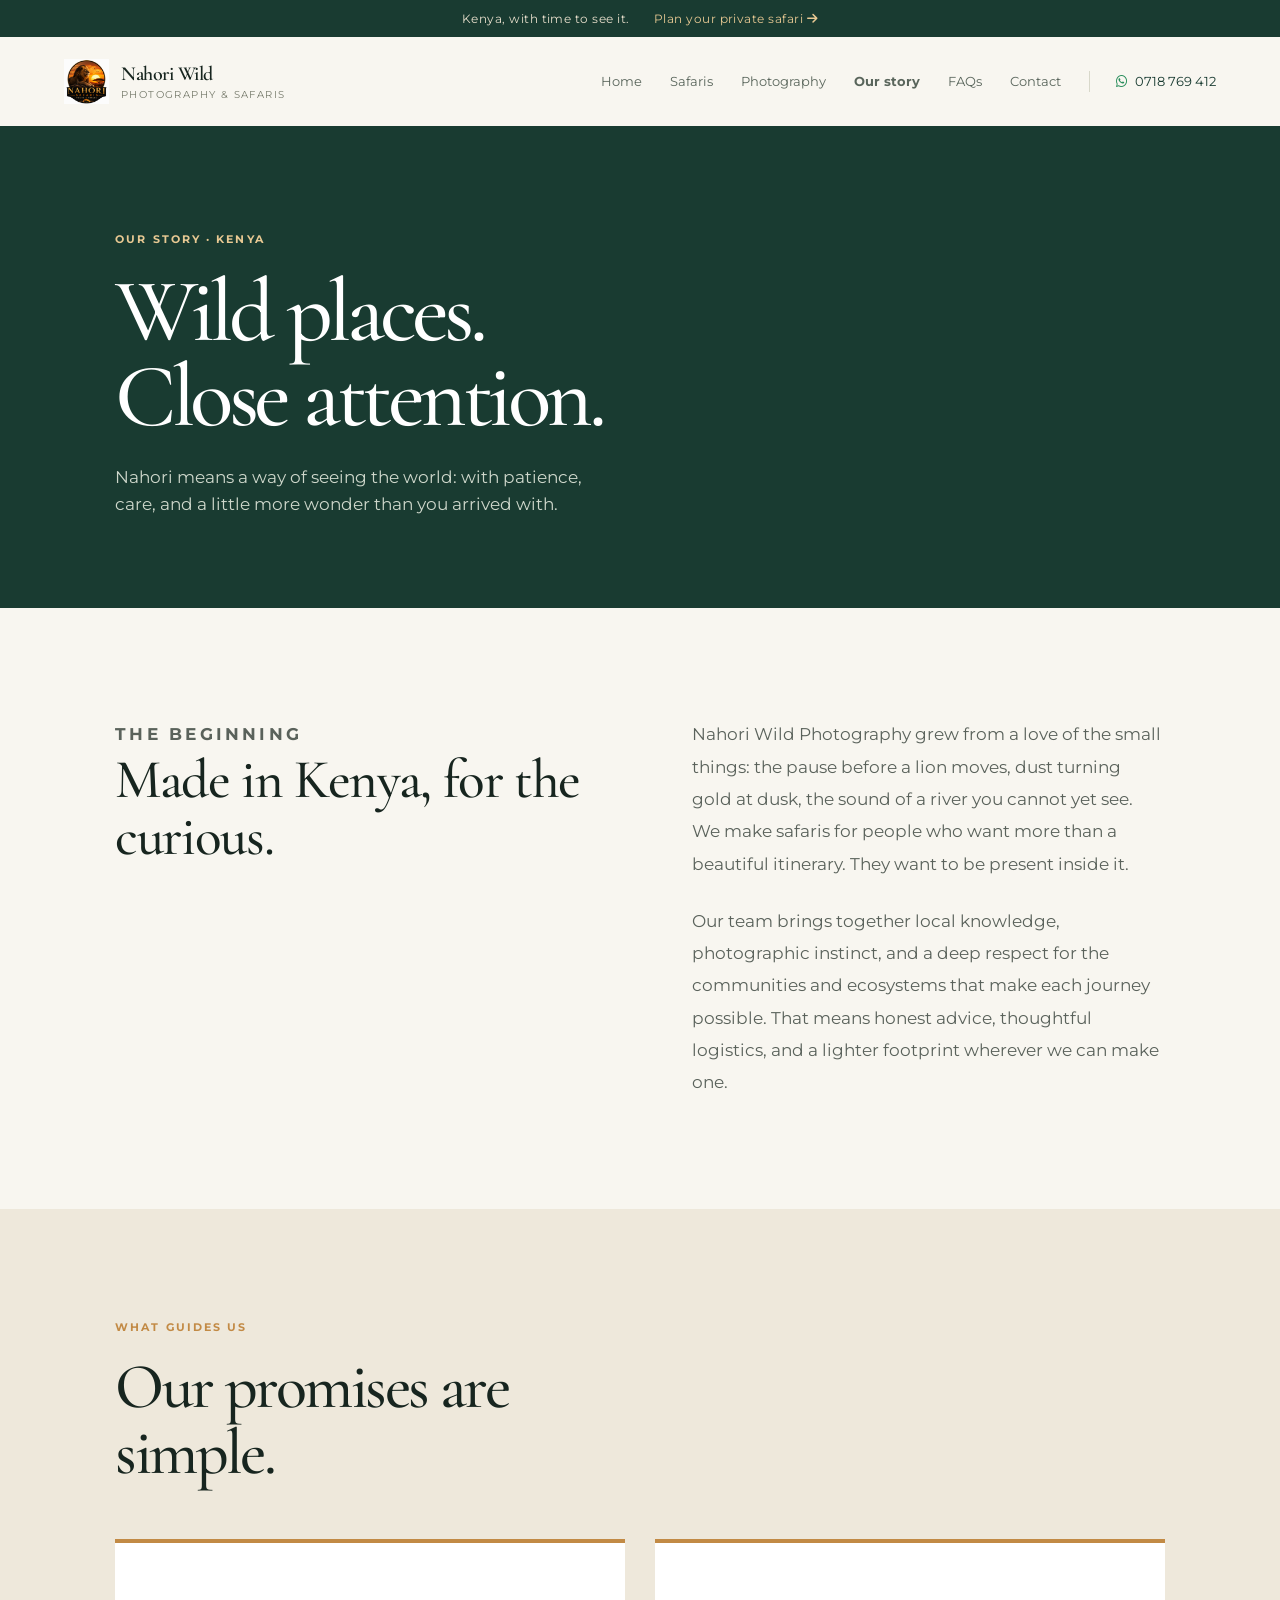
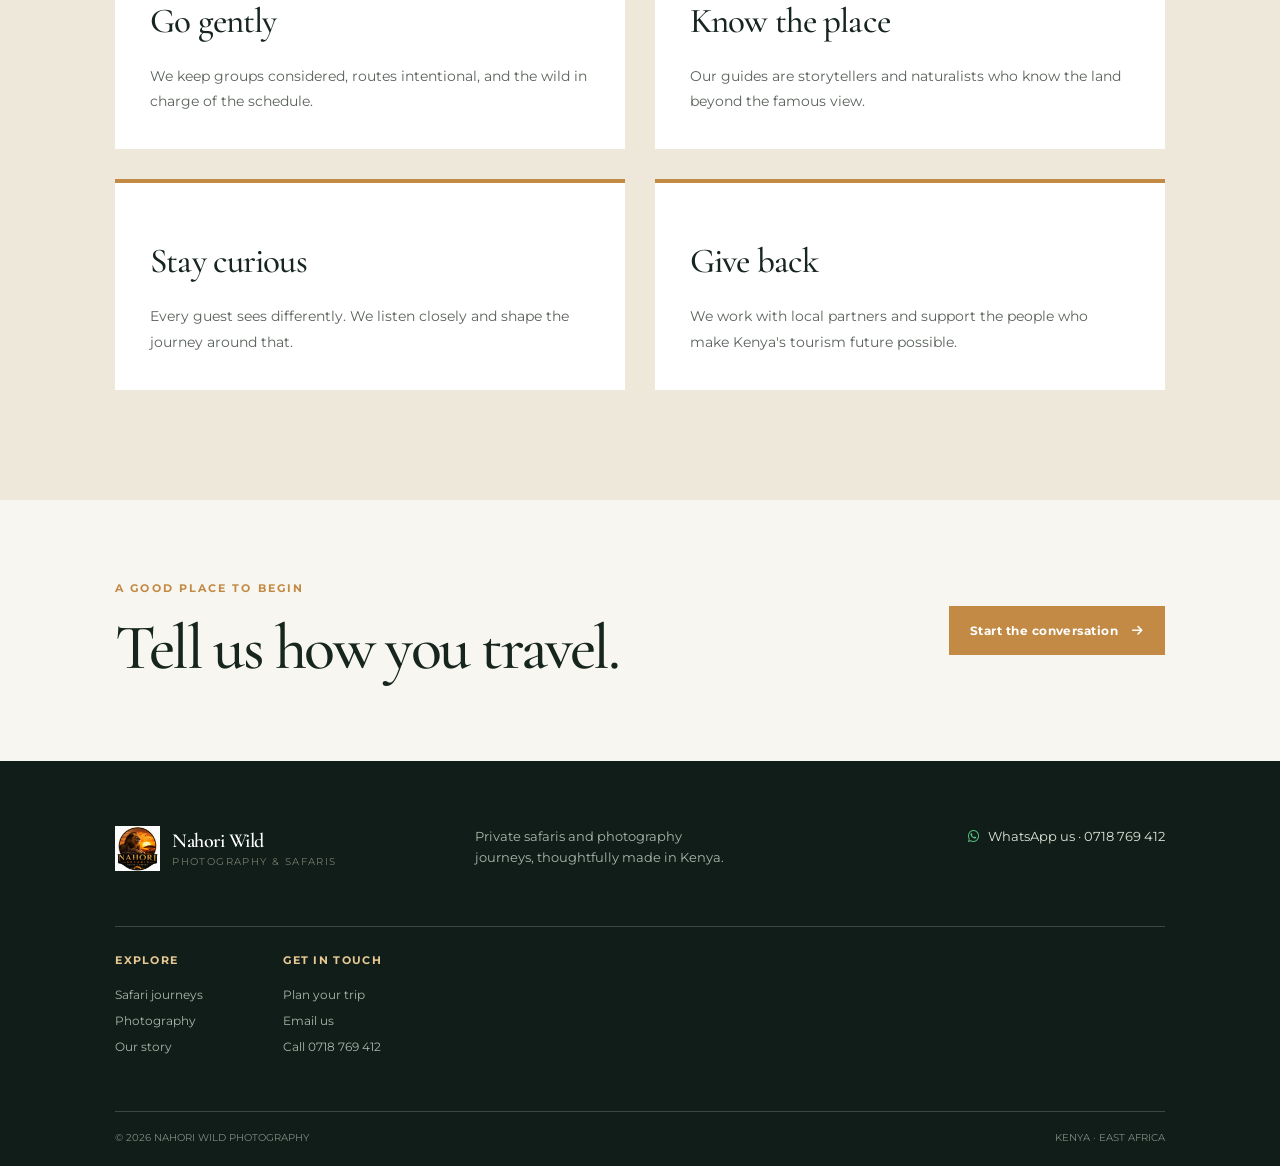
==== about.html @ 4f6eca22 "first commit" ====
<!DOCTYPE html><html lang="en"><head><meta charset="UTF-8"><meta name="viewport" content="width=device-width, initial-scale=1.0"><meta name="description" content="Learn about Nahori Wild Photography, a Kenya-based safari and photography company."><title>Our Story | Nahori Wild Photography</title><link rel="preconnect" href="https://fonts.googleapis.com"><link rel="preconnect" href="https://fonts.gstatic.com" crossorigin><link href="https://fonts.googleapis.com/css2?family=DM+Sans:wght@400;500;600;700&family=Fraunces:opsz,wght@9..144,500;600;700&display=swap" rel="stylesheet"><link rel="stylesheet" href="https://cdnjs.cloudflare.com/ajax/libs/font-awesome/6.5.2/css/all.min.css"><link rel="stylesheet" href="index.css"></head><body><div class="announcement"><span>Kenya, with time to see it.</span><a href="contact.html">Plan your private safari <i class="fa-solid fa-arrow-right"></i></a></div><header class="site-header"><a class="brand" href="index.html"><img src="images/logo.png" alt="Nahori Wild Photography logo"><span><strong>Nahori Wild</strong><small>Photography &amp; Safaris</small></span></a><button class="menu-toggle" aria-label="Open navigation"><i class="fa-solid fa-bars"></i></button><nav class="main-nav"><a href="index.html">Home</a><a href="safaris.html">Safaris</a><a href="photography.html">Photography</a><a class="active" href="about.html">Our story</a><a href="contact.html">Contact</a><a class="nav-call" href="https://wa.me/254718769412"><i class="fa-brands fa-whatsapp"></i> 0718 769 412</a></nav></header><main><section class="page-hero"><p class="eyebrow light">Our story · Kenya</p><h1>Wild places.<br>Close attention.</h1><p>Nahori means a way of seeing the world: with patience, care, and a little more wonder than you arrived with.</p></section><section class="section-pad"><div class="about-block"><div><p class="eyebrow">The beginning</p><h2>Made in Kenya, for the curious.</h2></div><div><p>Nahori Wild Photography grew from a love of the small things: the pause before a lion moves, dust turning gold at dusk, the sound of a river you cannot yet see. We make safaris for people who want more than a beautiful itinerary. They want to be present inside it.</p><p style="margin-top:25px">Our team brings together local knowledge, photographic instinct, and a deep respect for the communities and ecosystems that make each journey possible. That means honest advice, thoughtful logistics, and a lighter footprint wherever we can make one.</p></div></div></section><section class="feature-band section-pad"><div class="section-heading"><p class="eyebrow">What guides us</p><h2>Our promises are simple.</h2></div><div class="content-grid"><article class="content-card"><h2>Go gently</h2><p>We keep groups considered, routes intentional, and the wild in charge of the schedule.</p></article><article class="content-card"><h2>Know the place</h2><p>Our guides are storytellers and naturalists who know the land beyond the famous view.</p></article><article class="content-card"><h2>Stay curious</h2><p>Every guest sees differently. We listen closely and shape the journey around that.</p></article><article class="content-card"><h2>Give back</h2><p>We work with local partners and support the people who make Kenya's tourism future possible.</p></article></div></section><section class="cta-strip"><div><p class="eyebrow">A good place to begin</p><h2>Tell us how you travel.</h2></div><a class="button button-gold" href="contact.html">Start the conversation <i class="fa-solid fa-arrow-right"></i></a></section></main><footer class="site-footer"><div class="footer-main"><a class="brand brand-footer" href="index.html"><img src="images/logo.png" alt=""><span><strong>Nahori Wild</strong><small>Photography &amp; Safaris</small></span></a><p>Private safaris and photography journeys, thoughtfully made in Kenya.</p><a class="footer-whatsapp" href="https://wa.me/254718769412"><i class="fa-brands fa-whatsapp"></i> WhatsApp us · 0718 769 412</a></div><div class="footer-links"><div><b>Explore</b><a href="safaris.html">Safari journeys</a><a href="photography.html">Photography</a><a href="about.html">Our story</a></div><div><b>Get in touch</b><a href="contact.html">Plan your trip</a><a href="mailto:nahoriwildphotography@gmail.com">Email us</a><a href="tel:+254718769412">Call 0718 769 412</a></div></div><div class="footer-bottom"><span>© 2026 Nahori Wild Photography</span><span>Kenya · East Africa</span></div></footer><script src="site.js"></script></body></html>
---- index.css ----
@import url('https://fonts.googleapis.com/css2?family=Cormorant+Garamond:ital,wght@0,400;0,500;0,600;1,400;1,500&family=Montserrat:wght@400;500;600;700&display=swap');
.faq-layout{display:grid;gap:10%;grid-template-columns:.75fr 1.25fr}.faq-intro h2{font-family:'Cormorant Garamond',serif;font-size:55px;font-weight:500;line-height:1.02;margin:18px 0}.faq-intro>p:not(.eyebrow){color:#5a625b;font-size:15px;line-height:1.8;margin-bottom:28px}.faq-list{border-top:1px solid var(--line)}.faq-list details{border-bottom:1px solid var(--line);padding:22px 0}.faq-list summary{align-items:center;cursor:pointer;display:flex;font-family:'Cormorant Garamond',serif;font-size:27px;font-weight:500;justify-content:space-between;list-style:none;padding-right:30px}.faq-list summary::-webkit-details-marker{display:none}.faq-list summary:after{color:var(--gold);content:'+';font-family:'Montserrat',sans-serif;font-size:20px;font-weight:400}.faq-list details[open] summary:after{content:'−'}.faq-list details p{color:#5a625b;font-size:14px;line-height:1.85;margin:14px 35px 0 0;max-width:650px}@media(max-width:800px){.faq-layout{grid-template-columns:1fr}.faq-intro h2{font-size:45px}.faq-list{margin-top:15px}.faq-list summary{font-size:24px}}
.faq-home{background:var(--sand)}.faq-home-grid{display:grid;gap:0 34px;grid-template-columns:repeat(2,1fr)}.faq-home-grid details{border-bottom:1px solid #cfc9bb;padding:21px 0}.faq-home-grid summary{align-items:center;cursor:pointer;display:flex;font-family:'Cormorant Garamond',serif;font-size:25px;font-weight:500;justify-content:space-between;list-style:none;padding-right:16px}.faq-home-grid summary::-webkit-details-marker{display:none}.faq-home-grid summary:after{color:var(--gold);content:'+';font-family:'Montserrat',sans-serif;font-size:18px}.faq-home-grid details[open] summary:after{content:'−'}.faq-home-grid p{color:#5a625b;font-size:13px;line-height:1.75;margin-top:12px;max-width:470px}
@media(max-width:800px){.faq-home-grid{grid-template-columns:1fr}.faq-home-grid summary{font-size:23px}}
body{font-family:'Montserrat',sans-serif!important}
.brand strong,.hero-copy h1,.intro h2,.section-heading h2,.story-copy h2,.cta-strip h2,.journey-card h3,.quote-section blockquote,.page-hero h1,.content-card h2,.contact-info h2,.about-block h2{font-family:'Cormorant Garamond',serif!important;letter-spacing:-.025em}
.brand strong{font-size:24px}
.hero-copy h1{font-weight:500;line-height:.85}
.intro h2,.section-heading h2,.story-copy h2,.cta-strip h2,.about-block h2{font-weight:500}
:root{--ink:#17251f;--forest:#193b31;--moss:#365d4c;--gold:#c28a45;--sand:#eee8db;--paper:#f8f6f0;--line:#d8d8ca;--white:#fff}*{box-sizing:border-box;margin:0;padding:0}html{scroll-behavior:smooth}body{background:var(--paper);color:var(--ink);font-family:'DM Sans',sans-serif;line-height:1.6}a{color:inherit;text-decoration:none}.announcement{background:var(--forest);color:#e8dfcc;display:flex;justify-content:center;gap:24px;padding:9px 5%;font-size:12px;letter-spacing:.04em}.announcement a{color:#e8c993}.site-header{align-items:center;background:var(--paper);display:flex;justify-content:space-between;padding:22px 5%;position:relative;z-index:5}.brand{align-items:center;display:flex;gap:12px}.brand img{height:45px;object-fit:contain;width:45px}.brand span{display:grid;line-height:1.1}.brand strong{font-family:Fraunces,serif;font-size:20px;font-weight:600}.brand small{color:#777b6c;font-size:10px;letter-spacing:.14em;margin-top:4px;text-transform:uppercase}.main-nav{align-items:center;display:flex;gap:28px;font-size:13px}.main-nav>a:not(.nav-call){color:#59655b}.main-nav>a:not(.nav-call):hover,.main-nav .active{color:var(--ink);font-weight:700}.nav-call{border-left:1px solid var(--line);color:var(--forest);padding-left:26px}.nav-call i{color:#258b58;margin-right:5px}.menu-toggle{background:none;border:0;color:var(--ink);display:none;font-size:22px}.hero-home{background:linear-gradient(90deg,rgba(12,27,22,.72),rgba(12,27,22,.1)),url('images/hero.jpeg') center/cover;display:flex;flex-direction:column;justify-content:center;min-height:calc(100vh - 90px);padding:9%;position:relative}.hero-copy{color:#fff;max-width:680px}.eyebrow{color:var(--gold);font-size:11px;font-weight:700;letter-spacing:.19em;text-transform:uppercase}.eyebrow.light{color:#e8c993}.hero-copy h1{font-family:Fraunces,serif;font-size:clamp(54px,8vw,112px);font-weight:500;letter-spacing:-.055em;line-height:.92;margin:22px 0}.hero-copy h1 em{color:#e8c993;font-style:italic}.hero-lede{color:#f0efe8;font-size:17px;max-width:480px}.hero-actions{align-items:center;display:flex;gap:28px;margin-top:34px}.button{align-items:center;display:inline-flex;font-size:12px;font-weight:700;gap:14px;letter-spacing:.04em;padding:15px 21px;transition:.25s}.button:hover{transform:translateY(-3px)}.button-gold{background:var(--gold);color:#fff}.button-gold:hover{background:#aa7130}.button-dark{background:var(--forest);color:#fff}.text-link{border-bottom:1px solid var(--gold);display:inline-flex;font-size:12px;font-weight:700;gap:12px;padding-bottom:7px}.text-link.light{border-color:#e8c993;color:#fff}.hero-credit{bottom:22px;color:#e9e8de;display:flex;font-size:10px;justify-content:space-between;left:9%;letter-spacing:.13em;position:absolute;right:9%;text-transform:uppercase}.section-pad{padding:110px 9%}.narrow{margin:auto;max-width:850px;text-align:center}.intro h2,.section-heading h2,.story-copy h2,.cta-strip h2{font-family:Fraunces,serif;font-size:clamp(36px,5vw,65px);font-weight:500;letter-spacing:-.04em;line-height:1.03;margin:18px 0}.intro-text{color:#5a625b;font-size:17px;line-height:1.8;margin:0 auto 26px;max-width:700px}.feature-band{background:var(--sand)}.section-heading{align-items:end;display:grid;grid-template-columns:1fr auto;margin-bottom:35px}.section-heading h2{grid-column:1;max-width:500px}.section-heading .text-link{grid-column:2;grid-row:2}.journey-grid{display:grid;gap:18px;grid-template-columns:repeat(3,1fr)}.journey-card{align-items:end;background-position:center;background-size:cover;color:#fff;display:flex;min-height:480px;overflow:hidden;position:relative}.journey-card:before{background:linear-gradient(transparent 15%,rgba(8,20,15,.9));content:'';inset:0;position:absolute}.journey-card>div{padding:28px;position:relative}.journey-card span{color:#e8c993;font-size:10px;font-weight:700;letter-spacing:.12em;text-transform:uppercase}.journey-card h3{font-family:Fraunces,serif;font-size:32px;font-weight:500;margin:8px 0}.journey-card p{color:#eef0e8;font-size:13px;margin-bottom:25px}.journey-card strong{font-size:12px}.journey-card strong i{color:#e8c993;margin-left:10px}.journey-mara{background-image:url('images/hero.jpeg')}.journey-amboseli{background-image:linear-gradient(135deg,#536d60,#a98257)}.journey-custom{background-image:linear-gradient(135deg,#263e35,#bd8950)}.split-story{align-items:center;display:grid;gap:10%;grid-template-columns:1fr 1fr}.story-image{position:relative}.story-image img{display:block;height:530px;object-fit:cover;width:100%}.story-image span{background:var(--gold);bottom:0;color:#fff;font-size:11px;left:0;padding:10px 14px;position:absolute}.story-copy{max-width:470px}.story-copy p:not(.eyebrow){color:#5a625b;font-size:16px;line-height:1.85;margin:0 0 28px}.quote-section{background:var(--forest);color:#fff;padding:110px 15%;text-align:center}.quote-section blockquote{font-family:Fraunces,serif;font-size:clamp(30px,4.5vw,58px);line-height:1.1;margin:24px auto;max-width:950px}.quote-section cite{color:#e8c993;font-size:12px;font-style:normal;letter-spacing:.12em;text-transform:uppercase}.cta-strip{align-items:center;display:flex;justify-content:space-between;padding:80px 9%}.cta-strip h2{margin-bottom:0}.site-footer{background:#101d19;color:#dfe4d8;padding:65px 9% 20px}.footer-main{align-items:start;display:grid;grid-template-columns:1fr 1fr 1fr;gap:30px}.brand-footer strong{color:#fff}.footer-main>p{color:#aab6aa;font-size:13px;max-width:250px}.footer-whatsapp{font-size:13px;text-align:right}.footer-whatsapp i{color:#5bc487;margin-right:6px}.footer-links{border-top:1px solid #3a4941;display:flex;gap:80px;margin-top:55px;padding-top:25px}.footer-links div{display:grid;gap:7px}.footer-links b{color:#e8c993;font-size:11px;letter-spacing:.12em;margin-bottom:8px;text-transform:uppercase}.footer-links a{color:#aab6aa;font-size:12px}.footer-links a:hover{color:#fff}.footer-bottom{border-top:1px solid #3a4941;color:#7f8c82;display:flex;font-size:10px;justify-content:space-between;margin-top:55px;padding-top:18px;text-transform:uppercase}.page-hero{background:var(--forest);color:#fff;padding:105px 9% 90px}.page-hero h1{font-family:Fraunces,serif;font-size:clamp(50px,7vw,96px);font-weight:500;letter-spacing:-.05em;line-height:.95;margin-top:20px;max-width:850px}.page-hero p:last-child{color:#ced7cb;font-size:17px;margin-top:25px;max-width:510px}.content-grid{display:grid;gap:30px;grid-template-columns:repeat(2,1fr)}.content-card{background:#fff;border-top:4px solid var(--gold);padding:35px}.content-card h2{font-family:Fraunces,serif;font-size:35px;font-weight:500;margin:15px 0}.content-card p{color:#5a625b;font-size:14px;line-height:1.8}.details{color:#6d776f;font-size:12px;margin:20px 0}.contact-layout{display:grid;gap:80px;grid-template-columns:.8fr 1.2fr}.contact-info h2{font-family:Fraunces,serif;font-size:50px;font-weight:500;line-height:1.05;margin:15px 0 25px}.contact-info>p{color:#5a625b}.contact-list{display:grid;gap:15px;margin-top:28px}.contact-list a{font-weight:600}.contact-list i{color:var(--gold);margin-right:12px;width:16px}.enquiry-form{display:grid;gap:16px;grid-template-columns:1fr 1fr}.enquiry-form label{color:#59655b;font-size:11px;font-weight:700;letter-spacing:.08em;text-transform:uppercase}.enquiry-form input,.enquiry-form textarea,.enquiry-form select{background:transparent;border:0;border-bottom:1px solid #bfc6bb;border-radius:0;font:inherit;margin-top:7px;outline:0;padding:12px 0;width:100%}.enquiry-form textarea{min-height:120px;resize:vertical}.enquiry-form .wide{grid-column:1/-1}.enquiry-form button{border:0;cursor:pointer}.form-feedback{color:var(--moss);font-size:13px}.about-block{display:grid;gap:10%;grid-template-columns:1fr 1fr}.about-block p{color:#5a625b;font-size:17px;line-height:1.9}.about-block h2{font-family:Fraunces,serif;font-size:55px;font-weight:500;line-height:1.05}@media(max-width:800px){.announcement{font-size:10px;gap:10px}.site-header{padding:17px 6%}.menu-toggle{display:block}.main-nav{background:var(--paper);display:none;flex-direction:column;gap:20px;left:0;padding:25px 6%;position:absolute;right:0;top:80px}.main-nav.open{display:flex}.nav-call{border-left:0;padding-left:0}.hero-home{min-height:680px;padding:80px 7%}.hero-credit{left:7%;right:7%}.hero-actions{align-items:start;flex-direction:column;gap:22px}.section-pad{padding:75px 7%}.section-heading{display:block}.section-heading .text-link{margin-top:20px}.journey-grid,.content-grid,.contact-layout,.about-block{grid-template-columns:1fr}.journey-card{min-height:400px}.split-story{gap:45px}.story-image img{height:370px}.quote-section{padding:75px 8%}.cta-strip{align-items:start;flex-direction:column;gap:25px;padding:65px 7%}.footer-main{grid-template-columns:1fr;gap:25px}.footer-whatsapp{text-align:left}.footer-links{gap:45px}.page-hero{padding:75px 7%}.contact-info h2,.about-block h2{font-size:44px}.enquiry-form{grid-template-columns:1fr}.enquiry-form .wide{grid-column:auto}}
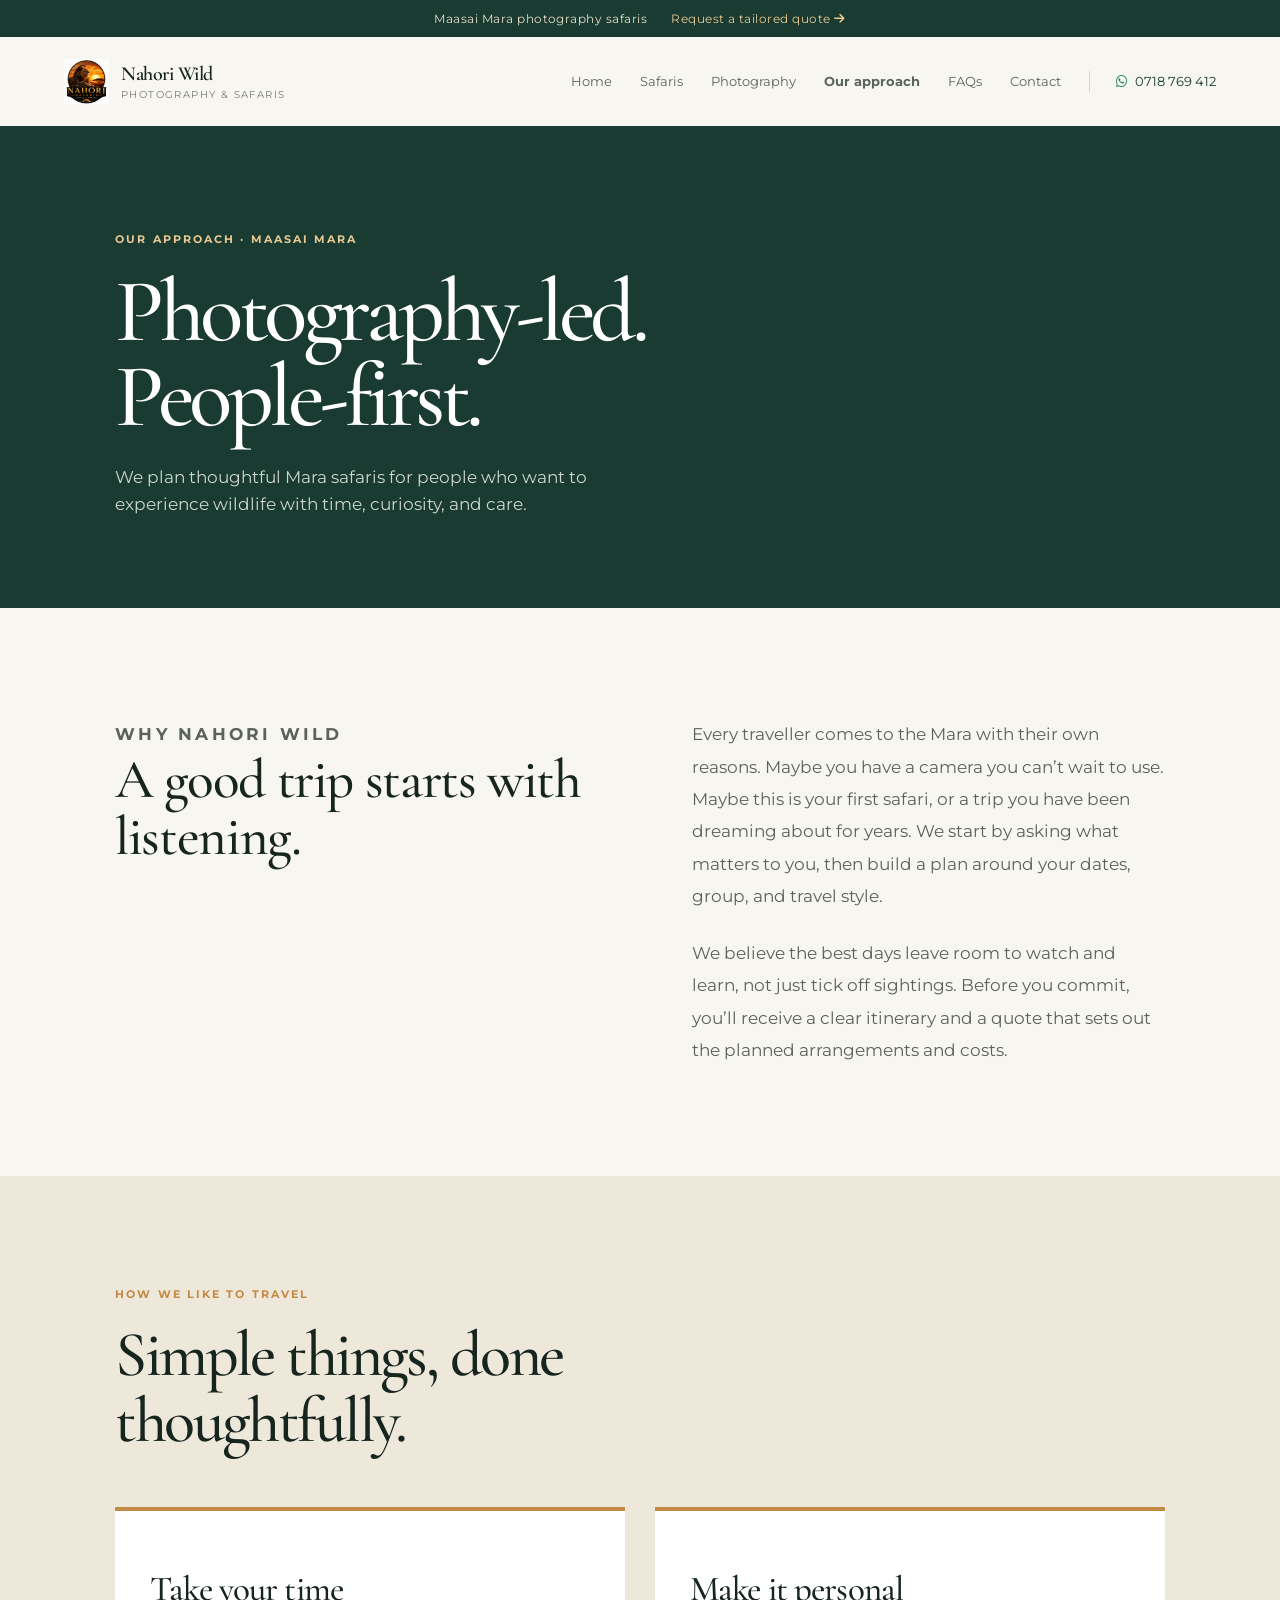
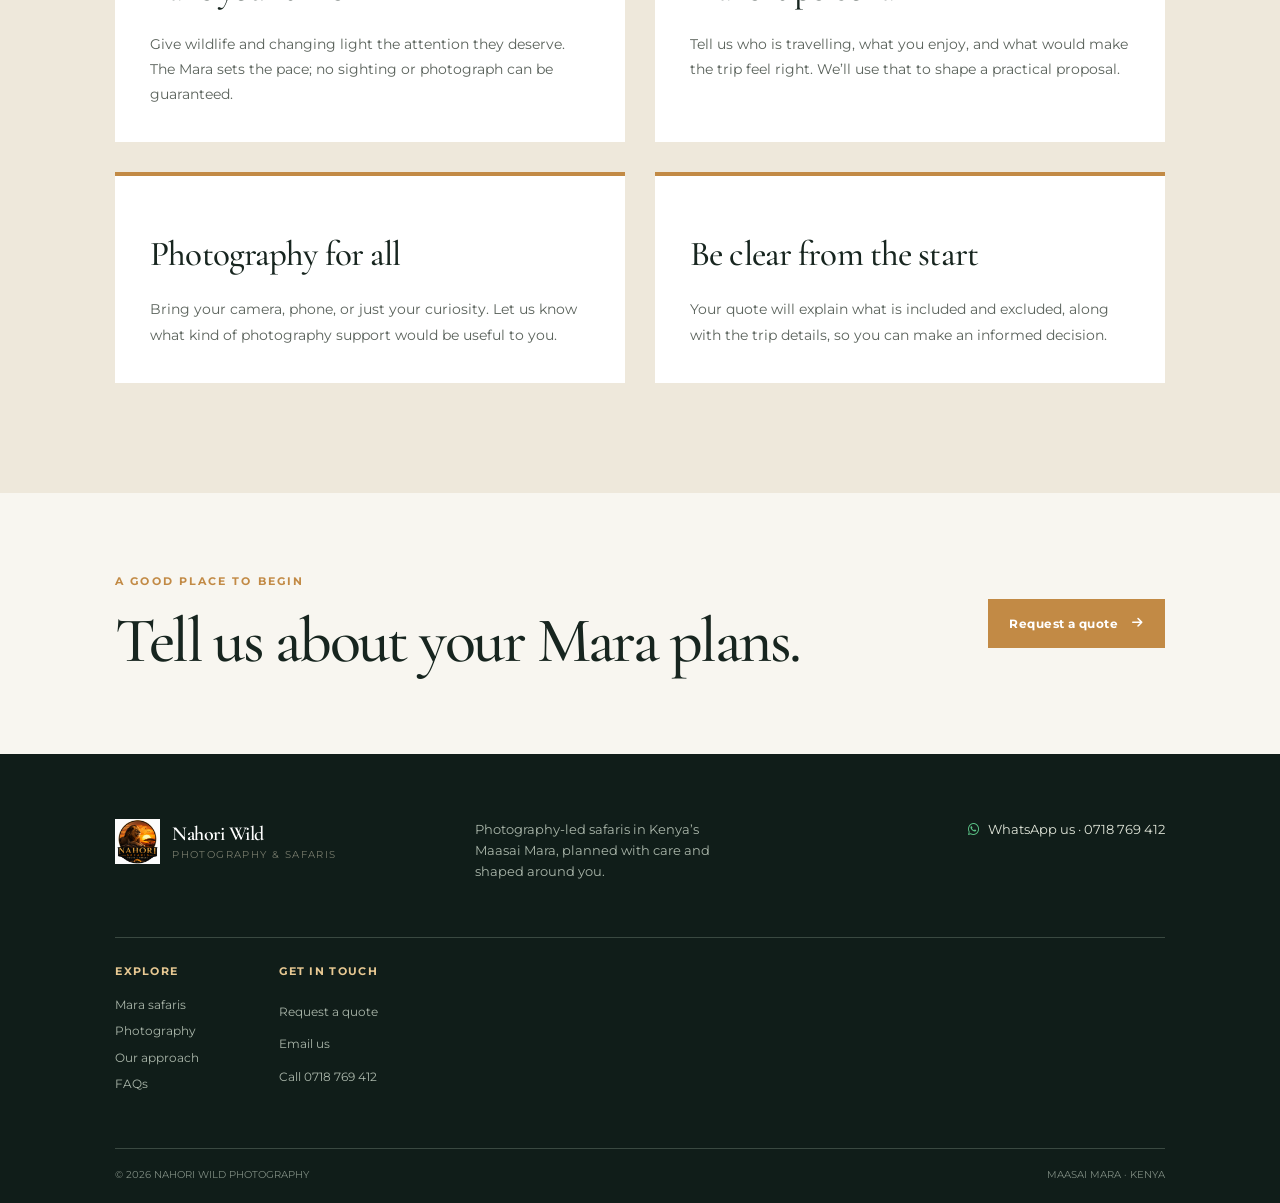
==== commit 71632696: "updates" ====
--- a/about.html
+++ b/about.html
@@ -1 +1,35 @@
-<!DOCTYPE html><html lang="en"><head><meta charset="UTF-8"><meta name="viewport" content="width=device-width, initial-scale=1.0"><meta name="description" content="Learn about Nahori Wild Photography, a Kenya-based safari and photography company."><title>Our Story | Nahori Wild Photography</title><link rel="preconnect" href="https://fonts.googleapis.com"><link rel="preconnect" href="https://fonts.gstatic.com" crossorigin><link href="https://fonts.googleapis.com/css2?family=DM+Sans:wght@400;500;600;700&family=Fraunces:opsz,wght@9..144,500;600;700&display=swap" rel="stylesheet"><link rel="stylesheet" href="https://cdnjs.cloudflare.com/ajax/libs/font-awesome/6.5.2/css/all.min.css"><link rel="stylesheet" href="index.css"></head><body><div class="announcement"><span>Kenya, with time to see it.</span><a href="contact.html">Plan your private safari <i class="fa-solid fa-arrow-right"></i></a></div><header class="site-header"><a class="brand" href="index.html"><img src="images/logo.png" alt="Nahori Wild Photography logo"><span><strong>Nahori Wild</strong><small>Photography &amp; Safaris</small></span></a><button class="menu-toggle" aria-label="Open navigation"><i class="fa-solid fa-bars"></i></button><nav class="main-nav"><a href="index.html">Home</a><a href="safaris.html">Safaris</a><a href="photography.html">Photography</a><a class="active" href="about.html">Our story</a><a href="contact.html">Contact</a><a class="nav-call" href="https://wa.me/254718769412"><i class="fa-brands fa-whatsapp"></i> 0718 769 412</a></nav></header><main><section class="page-hero"><p class="eyebrow light">Our story · Kenya</p><h1>Wild places.<br>Close attention.</h1><p>Nahori means a way of seeing the world: with patience, care, and a little more wonder than you arrived with.</p></section><section class="section-pad"><div class="about-block"><div><p class="eyebrow">The beginning</p><h2>Made in Kenya, for the curious.</h2></div><div><p>Nahori Wild Photography grew from a love of the small things: the pause before a lion moves, dust turning gold at dusk, the sound of a river you cannot yet see. We make safaris for people who want more than a beautiful itinerary. They want to be present inside it.</p><p style="margin-top:25px">Our team brings together local knowledge, photographic instinct, and a deep respect for the communities and ecosystems that make each journey possible. That means honest advice, thoughtful logistics, and a lighter footprint wherever we can make one.</p></div></div></section><section class="feature-band section-pad"><div class="section-heading"><p class="eyebrow">What guides us</p><h2>Our promises are simple.</h2></div><div class="content-grid"><article class="content-card"><h2>Go gently</h2><p>We keep groups considered, routes intentional, and the wild in charge of the schedule.</p></article><article class="content-card"><h2>Know the place</h2><p>Our guides are storytellers and naturalists who know the land beyond the famous view.</p></article><article class="content-card"><h2>Stay curious</h2><p>Every guest sees differently. We listen closely and shape the journey around that.</p></article><article class="content-card"><h2>Give back</h2><p>We work with local partners and support the people who make Kenya's tourism future possible.</p></article></div></section><section class="cta-strip"><div><p class="eyebrow">A good place to begin</p><h2>Tell us how you travel.</h2></div><a class="button button-gold" href="contact.html">Start the conversation <i class="fa-solid fa-arrow-right"></i></a></section></main><footer class="site-footer"><div class="footer-main"><a class="brand brand-footer" href="index.html"><img src="images/logo.png" alt=""><span><strong>Nahori Wild</strong><small>Photography &amp; Safaris</small></span></a><p>Private safaris and photography journeys, thoughtfully made in Kenya.</p><a class="footer-whatsapp" href="https://wa.me/254718769412"><i class="fa-brands fa-whatsapp"></i> WhatsApp us · 0718 769 412</a></div><div class="footer-links"><div><b>Explore</b><a href="safaris.html">Safari journeys</a><a href="photography.html">Photography</a><a href="about.html">Our story</a></div><div><b>Get in touch</b><a href="contact.html">Plan your trip</a><a href="mailto:nahoriwildphotography@gmail.com">Email us</a><a href="tel:+254718769412">Call 0718 769 412</a></div></div><div class="footer-bottom"><span>© 2026 Nahori Wild Photography</span><span>Kenya · East Africa</span></div></footer><script src="site.js"></script></body></html>+<!DOCTYPE html>
+<html lang="en">
+<head>
+  <meta charset="UTF-8">
+  <meta name="viewport" content="width=device-width, initial-scale=1.0">
+  <meta name="description" content="Get to know Nahori Wild Photography and our thoughtful approach to Maasai Mara wildlife photography safaris.">
+  <title>Our Approach | Nahori Wild Photography</title>
+  <link rel="preconnect" href="https://fonts.googleapis.com">
+  <link rel="preconnect" href="https://fonts.gstatic.com" crossorigin>
+  <link href="https://fonts.googleapis.com/css2?family=DM+Sans:wght@400;500;600;700&family=Fraunces:opsz,wght@9..144,500;600;700&display=swap" rel="stylesheet">
+  <link rel="stylesheet" href="https://cdnjs.cloudflare.com/ajax/libs/font-awesome/6.5.2/css/all.min.css">
+  <link rel="stylesheet" href="index.css">
+</head>
+<body>
+  <div class="announcement"><span>Maasai Mara photography safaris</span><a href="contact.html">Request a tailored quote <i class="fa-solid fa-arrow-right"></i></a></div>
+  <header class="site-header">
+    <a class="brand" href="index.html"><img src="images/logo.png" alt="Nahori Wild Photography logo"><span><strong>Nahori Wild</strong><small>Photography &amp; Safaris</small></span></a>
+    <button class="menu-toggle" aria-label="Open navigation" aria-expanded="false"><i class="fa-solid fa-bars"></i></button>
+    <nav class="main-nav"><a href="index.html">Home</a><a href="safaris.html">Safaris</a><a href="photography.html">Photography</a><a class="active" href="about.html">Our approach</a><a href="faq.html">FAQs</a><a href="contact.html">Contact</a><a class="nav-call" href="https://wa.me/254718769412"><i class="fa-brands fa-whatsapp"></i> 0718 769 412</a></nav>
+  </header>
+  <main>
+    <section class="page-hero"><p class="eyebrow light">Our approach · Maasai Mara</p><h1>Photography-led.<br>People-first.</h1><p>We plan thoughtful Mara safaris for people who want to experience wildlife with time, curiosity, and care.</p></section>
+    <section class="section-pad"><div class="about-block"><div><p class="eyebrow">Why Nahori Wild</p><h2>A good trip starts with listening.</h2></div><div><p>Every traveller comes to the Mara with their own reasons. Maybe you have a camera you can’t wait to use. Maybe this is your first safari, or a trip you have been dreaming about for years. We start by asking what matters to you, then build a plan around your dates, group, and travel style.</p><p style="margin-top:25px">We believe the best days leave room to watch and learn, not just tick off sightings. Before you commit, you’ll receive a clear itinerary and a quote that sets out the planned arrangements and costs.</p></div></div></section>
+    <section class="feature-band section-pad"><div class="section-heading"><p class="eyebrow">How we like to travel</p><h2>Simple things, done thoughtfully.</h2></div><div class="content-grid">
+      <article class="content-card"><h2>Take your time</h2><p>Give wildlife and changing light the attention they deserve. The Mara sets the pace; no sighting or photograph can be guaranteed.</p></article>
+      <article class="content-card"><h2>Make it personal</h2><p>Tell us who is travelling, what you enjoy, and what would make the trip feel right. We’ll use that to shape a practical proposal.</p></article>
+      <article class="content-card"><h2>Photography for all</h2><p>Bring your camera, phone, or just your curiosity. Let us know what kind of photography support would be useful to you.</p></article>
+      <article class="content-card"><h2>Be clear from the start</h2><p>Your quote will explain what is included and excluded, along with the trip details, so you can make an informed decision.</p></article>
+    </div></section>
+    <section class="cta-strip"><div><p class="eyebrow">A good place to begin</p><h2>Tell us about your Mara plans.</h2></div><a class="button button-gold" href="contact.html">Request a quote <i class="fa-solid fa-arrow-right"></i></a></section>
+  </main>
+  <footer class="site-footer"><div class="footer-main"><a class="brand brand-footer" href="index.html"><img src="images/logo.png" alt=""><span><strong>Nahori Wild</strong><small>Photography &amp; Safaris</small></span></a><p>Photography-led safaris in Kenya’s Maasai Mara, planned with care and shaped around you.</p><a class="footer-whatsapp" href="https://wa.me/254718769412"><i class="fa-brands fa-whatsapp"></i> WhatsApp us · 0718 769 412</a></div><div class="footer-links"><div><b>Explore</b><a href="safaris.html">Mara safaris</a><a href="photography.html">Photography</a><a href="about.html">Our approach</a><a href="faq.html">FAQs</a></div><div><b>Get in touch</b><a href="contact.html">Request a quote</a><a href="mailto:nahoriwildphotography@gmail.com">Email us</a><a href="tel:+254718769412">Call 0718 769 412</a></div></div><div class="footer-bottom"><span>© 2026 Nahori Wild Photography</span><span>Maasai Mara · Kenya</span></div></footer>
+  <script src="site.js"></script>
+</body>
+</html>
--- a/index.css
+++ b/index.css
@@ -7,4 +7,5 @@
 .brand strong{font-size:24px}
 .hero-copy h1{font-weight:500;line-height:.85}
 .intro h2,.section-heading h2,.story-copy h2,.cta-strip h2,.about-block h2{font-weight:500}
-:root{--ink:#17251f;--forest:#193b31;--moss:#365d4c;--gold:#c28a45;--sand:#eee8db;--paper:#f8f6f0;--line:#d8d8ca;--white:#fff}*{box-sizing:border-box;margin:0;padding:0}html{scroll-behavior:smooth}body{background:var(--paper);color:var(--ink);font-family:'DM Sans',sans-serif;line-height:1.6}a{color:inherit;text-decoration:none}.announcement{background:var(--forest);color:#e8dfcc;display:flex;justify-content:center;gap:24px;padding:9px 5%;font-size:12px;letter-spacing:.04em}.announcement a{color:#e8c993}.site-header{align-items:center;background:var(--paper);display:flex;justify-content:space-between;padding:22px 5%;position:relative;z-index:5}.brand{align-items:center;display:flex;gap:12px}.brand img{height:45px;object-fit:contain;width:45px}.brand span{display:grid;line-height:1.1}.brand strong{font-family:Fraunces,serif;font-size:20px;font-weight:600}.brand small{color:#777b6c;font-size:10px;letter-spacing:.14em;margin-top:4px;text-transform:uppercase}.main-nav{align-items:center;display:flex;gap:28px;font-size:13px}.main-nav>a:not(.nav-call){color:#59655b}.main-nav>a:not(.nav-call):hover,.main-nav .active{color:var(--ink);font-weight:700}.nav-call{border-left:1px solid var(--line);color:var(--forest);padding-left:26px}.nav-call i{color:#258b58;margin-right:5px}.menu-toggle{background:none;border:0;color:var(--ink);display:none;font-size:22px}.hero-home{background:linear-gradient(90deg,rgba(12,27,22,.72),rgba(12,27,22,.1)),url('images/hero.jpeg') center/cover;display:flex;flex-direction:column;justify-content:center;min-height:calc(100vh - 90px);padding:9%;position:relative}.hero-copy{color:#fff;max-width:680px}.eyebrow{color:var(--gold);font-size:11px;font-weight:700;letter-spacing:.19em;text-transform:uppercase}.eyebrow.light{color:#e8c993}.hero-copy h1{font-family:Fraunces,serif;font-size:clamp(54px,8vw,112px);font-weight:500;letter-spacing:-.055em;line-height:.92;margin:22px 0}.hero-copy h1 em{color:#e8c993;font-style:italic}.hero-lede{color:#f0efe8;font-size:17px;max-width:480px}.hero-actions{align-items:center;display:flex;gap:28px;margin-top:34px}.button{align-items:center;display:inline-flex;font-size:12px;font-weight:700;gap:14px;letter-spacing:.04em;padding:15px 21px;transition:.25s}.button:hover{transform:translateY(-3px)}.button-gold{background:var(--gold);color:#fff}.button-gold:hover{background:#aa7130}.button-dark{background:var(--forest);color:#fff}.text-link{border-bottom:1px solid var(--gold);display:inline-flex;font-size:12px;font-weight:700;gap:12px;padding-bottom:7px}.text-link.light{border-color:#e8c993;color:#fff}.hero-credit{bottom:22px;color:#e9e8de;display:flex;font-size:10px;justify-content:space-between;left:9%;letter-spacing:.13em;position:absolute;right:9%;text-transform:uppercase}.section-pad{padding:110px 9%}.narrow{margin:auto;max-width:850px;text-align:center}.intro h2,.section-heading h2,.story-copy h2,.cta-strip h2{font-family:Fraunces,serif;font-size:clamp(36px,5vw,65px);font-weight:500;letter-spacing:-.04em;line-height:1.03;margin:18px 0}.intro-text{color:#5a625b;font-size:17px;line-height:1.8;margin:0 auto 26px;max-width:700px}.feature-band{background:var(--sand)}.section-heading{align-items:end;display:grid;grid-template-columns:1fr auto;margin-bottom:35px}.section-heading h2{grid-column:1;max-width:500px}.section-heading .text-link{grid-column:2;grid-row:2}.journey-grid{display:grid;gap:18px;grid-template-columns:repeat(3,1fr)}.journey-card{align-items:end;background-position:center;background-size:cover;color:#fff;display:flex;min-height:480px;overflow:hidden;position:relative}.journey-card:before{background:linear-gradient(transparent 15%,rgba(8,20,15,.9));content:'';inset:0;position:absolute}.journey-card>div{padding:28px;position:relative}.journey-card span{color:#e8c993;font-size:10px;font-weight:700;letter-spacing:.12em;text-transform:uppercase}.journey-card h3{font-family:Fraunces,serif;font-size:32px;font-weight:500;margin:8px 0}.journey-card p{color:#eef0e8;font-size:13px;margin-bottom:25px}.journey-card strong{font-size:12px}.journey-card strong i{color:#e8c993;margin-left:10px}.journey-mara{background-image:url('images/hero.jpeg')}.journey-amboseli{background-image:linear-gradient(135deg,#536d60,#a98257)}.journey-custom{background-image:linear-gradient(135deg,#263e35,#bd8950)}.split-story{align-items:center;display:grid;gap:10%;grid-template-columns:1fr 1fr}.story-image{position:relative}.story-image img{display:block;height:530px;object-fit:cover;width:100%}.story-image span{background:var(--gold);bottom:0;color:#fff;font-size:11px;left:0;padding:10px 14px;position:absolute}.story-copy{max-width:470px}.story-copy p:not(.eyebrow){color:#5a625b;font-size:16px;line-height:1.85;margin:0 0 28px}.quote-section{background:var(--forest);color:#fff;padding:110px 15%;text-align:center}.quote-section blockquote{font-family:Fraunces,serif;font-size:clamp(30px,4.5vw,58px);line-height:1.1;margin:24px auto;max-width:950px}.quote-section cite{color:#e8c993;font-size:12px;font-style:normal;letter-spacing:.12em;text-transform:uppercase}.cta-strip{align-items:center;display:flex;justify-content:space-between;padding:80px 9%}.cta-strip h2{margin-bottom:0}.site-footer{background:#101d19;color:#dfe4d8;padding:65px 9% 20px}.footer-main{align-items:start;display:grid;grid-template-columns:1fr 1fr 1fr;gap:30px}.brand-footer strong{color:#fff}.footer-main>p{color:#aab6aa;font-size:13px;max-width:250px}.footer-whatsapp{font-size:13px;text-align:right}.footer-whatsapp i{color:#5bc487;margin-right:6px}.footer-links{border-top:1px solid #3a4941;display:flex;gap:80px;margin-top:55px;padding-top:25px}.footer-links div{display:grid;gap:7px}.footer-links b{color:#e8c993;font-size:11px;letter-spacing:.12em;margin-bottom:8px;text-transform:uppercase}.footer-links a{color:#aab6aa;font-size:12px}.footer-links a:hover{color:#fff}.footer-bottom{border-top:1px solid #3a4941;color:#7f8c82;display:flex;font-size:10px;justify-content:space-between;margin-top:55px;padding-top:18px;text-transform:uppercase}.page-hero{background:var(--forest);color:#fff;padding:105px 9% 90px}.page-hero h1{font-family:Fraunces,serif;font-size:clamp(50px,7vw,96px);font-weight:500;letter-spacing:-.05em;line-height:.95;margin-top:20px;max-width:850px}.page-hero p:last-child{color:#ced7cb;font-size:17px;margin-top:25px;max-width:510px}.content-grid{display:grid;gap:30px;grid-template-columns:repeat(2,1fr)}.content-card{background:#fff;border-top:4px solid var(--gold);padding:35px}.content-card h2{font-family:Fraunces,serif;font-size:35px;font-weight:500;margin:15px 0}.content-card p{color:#5a625b;font-size:14px;line-height:1.8}.details{color:#6d776f;font-size:12px;margin:20px 0}.contact-layout{display:grid;gap:80px;grid-template-columns:.8fr 1.2fr}.contact-info h2{font-family:Fraunces,serif;font-size:50px;font-weight:500;line-height:1.05;margin:15px 0 25px}.contact-info>p{color:#5a625b}.contact-list{display:grid;gap:15px;margin-top:28px}.contact-list a{font-weight:600}.contact-list i{color:var(--gold);margin-right:12px;width:16px}.enquiry-form{display:grid;gap:16px;grid-template-columns:1fr 1fr}.enquiry-form label{color:#59655b;font-size:11px;font-weight:700;letter-spacing:.08em;text-transform:uppercase}.enquiry-form input,.enquiry-form textarea,.enquiry-form select{background:transparent;border:0;border-bottom:1px solid #bfc6bb;border-radius:0;font:inherit;margin-top:7px;outline:0;padding:12px 0;width:100%}.enquiry-form textarea{min-height:120px;resize:vertical}.enquiry-form .wide{grid-column:1/-1}.enquiry-form button{border:0;cursor:pointer}.form-feedback{color:var(--moss);font-size:13px}.about-block{display:grid;gap:10%;grid-template-columns:1fr 1fr}.about-block p{color:#5a625b;font-size:17px;line-height:1.9}.about-block h2{font-family:Fraunces,serif;font-size:55px;font-weight:500;line-height:1.05}@media(max-width:800px){.announcement{font-size:10px;gap:10px}.site-header{padding:17px 6%}.menu-toggle{display:block}.main-nav{background:var(--paper);display:none;flex-direction:column;gap:20px;left:0;padding:25px 6%;position:absolute;right:0;top:80px}.main-nav.open{display:flex}.nav-call{border-left:0;padding-left:0}.hero-home{min-height:680px;padding:80px 7%}.hero-credit{left:7%;right:7%}.hero-actions{align-items:start;flex-direction:column;gap:22px}.section-pad{padding:75px 7%}.section-heading{display:block}.section-heading .text-link{margin-top:20px}.journey-grid,.content-grid,.contact-layout,.about-block{grid-template-columns:1fr}.journey-card{min-height:400px}.split-story{gap:45px}.story-image img{height:370px}.quote-section{padding:75px 8%}.cta-strip{align-items:start;flex-direction:column;gap:25px;padding:65px 7%}.footer-main{grid-template-columns:1fr;gap:25px}.footer-whatsapp{text-align:left}.footer-links{gap:45px}.page-hero{padding:75px 7%}.contact-info h2,.about-block h2{font-size:44px}.enquiry-form{grid-template-columns:1fr}.enquiry-form .wide{grid-column:auto}}+:root{--ink:#17251f;--forest:#193b31;--moss:#365d4c;--gold:#c28a45;--sand:#eee8db;--paper:#f8f6f0;--line:#d8d8ca;--white:#fff}*{box-sizing:border-box;margin:0;padding:0}html{scroll-behavior:smooth}body{background:var(--paper);color:var(--ink);font-family:'DM Sans',sans-serif;line-height:1.6}a{color:inherit;text-decoration:none}.announcement{background:var(--forest);color:#e8dfcc;display:flex;justify-content:center;gap:24px;padding:9px 5%;font-size:12px;letter-spacing:.04em}.announcement a{color:#e8c993}.site-header{align-items:center;background:var(--paper);display:flex;justify-content:space-between;padding:22px 5%;position:relative;z-index:5}.brand{align-items:center;display:flex;gap:12px}.brand img{height:45px;object-fit:contain;width:45px}.brand span{display:grid;line-height:1.1}.brand strong{font-family:Fraunces,serif;font-size:20px;font-weight:600}.brand small{color:#777b6c;font-size:10px;letter-spacing:.14em;margin-top:4px;text-transform:uppercase}.main-nav{align-items:center;display:flex;gap:28px;font-size:13px}.main-nav>a:not(.nav-call){color:#59655b}.main-nav>a:not(.nav-call):hover,.main-nav .active{color:var(--ink);font-weight:700}.nav-call{border-left:1px solid var(--line);color:var(--forest);padding-left:26px}.nav-call i{color:#258b58;margin-right:5px}.menu-toggle{background:none;border:0;color:var(--ink);display:none;font-size:22px}.hero-home{background:linear-gradient(90deg,rgba(12,27,22,.72),rgba(12,27,22,.1)),url('images/hero.jpeg') center/cover;display:flex;flex-direction:column;justify-content:center;min-height:calc(100vh - 90px);padding:9%;position:relative}.hero-copy{color:#fff;max-width:680px}.eyebrow{color:var(--gold);font-size:11px;font-weight:700;letter-spacing:.19em;text-transform:uppercase}.eyebrow.light{color:#e8c993}.hero-copy h1{font-family:Fraunces,serif;font-size:clamp(54px,8vw,112px);font-weight:500;letter-spacing:-.055em;line-height:.92;margin:22px 0}.hero-copy h1 em{color:#e8c993;font-style:italic}.hero-lede{color:#f0efe8;font-size:17px;max-width:480px}.hero-actions{align-items:center;display:flex;gap:28px;margin-top:34px}.button{align-items:center;display:inline-flex;font-size:12px;font-weight:700;gap:14px;letter-spacing:.04em;padding:15px 21px;transition:.25s}.button:hover{transform:translateY(-3px)}.button-gold{background:var(--gold);color:#fff}.button-gold:hover{background:#aa7130}.button-dark{background:var(--forest);color:#fff}.text-link{border-bottom:1px solid var(--gold);display:inline-flex;font-size:12px;font-weight:700;gap:12px;padding-bottom:7px}.text-link.light{border-color:#e8c993;color:#fff}.hero-credit{bottom:22px;color:#e9e8de;display:flex;font-size:10px;justify-content:space-between;left:9%;letter-spacing:.13em;position:absolute;right:9%;text-transform:uppercase}.section-pad{padding:110px 9%}.narrow{margin:auto;max-width:850px;text-align:center}.intro h2,.section-heading h2,.story-copy h2,.cta-strip h2{font-family:Fraunces,serif;font-size:clamp(36px,5vw,65px);font-weight:500;letter-spacing:-.04em;line-height:1.03;margin:18px 0}.intro-text{color:#5a625b;font-size:17px;line-height:1.8;margin:0 auto 26px;max-width:700px}.feature-band{background:var(--sand)}.section-heading{align-items:end;display:grid;grid-template-columns:1fr auto;margin-bottom:35px}.section-heading h2{grid-column:1;max-width:500px}.section-heading .text-link{grid-column:2;grid-row:2}.journey-grid{display:grid;gap:18px;grid-template-columns:repeat(3,1fr)}.journey-card{align-items:end;background-position:center;background-size:cover;color:#fff;display:flex;min-height:480px;overflow:hidden;position:relative}.journey-card:before{background:linear-gradient(transparent 15%,rgba(8,20,15,.9));content:'';inset:0;position:absolute}.journey-card>div{padding:28px;position:relative}.journey-card span{color:#e8c993;font-size:10px;font-weight:700;letter-spacing:.12em;text-transform:uppercase}.journey-card h3{font-family:Fraunces,serif;font-size:32px;font-weight:500;margin:8px 0}.journey-card p{color:#eef0e8;font-size:13px;margin-bottom:25px}.journey-card strong{font-size:12px}.journey-card strong i{color:#e8c993;margin-left:10px}.journey-mara{background-image:url('images/hero.jpeg')}.journey-amboseli{background-image:linear-gradient(135deg,#536d60,#a98257)}.journey-custom{background-image:linear-gradient(135deg,#263e35,#bd8950)}.split-story{align-items:center;display:grid;gap:10%;grid-template-columns:1fr 1fr}.story-image{position:relative}.story-image img{display:block;height:530px;object-fit:cover;width:100%}.story-image span{background:var(--gold);bottom:0;color:#fff;font-size:11px;left:0;padding:10px 14px;position:absolute}.story-copy{max-width:470px}.story-copy p:not(.eyebrow){color:#5a625b;font-size:16px;line-height:1.85;margin:0 0 28px}.quote-section{background:var(--forest);color:#fff;padding:110px 15%;text-align:center}.quote-section blockquote{font-family:Fraunces,serif;font-size:clamp(30px,4.5vw,58px);line-height:1.1;margin:24px auto;max-width:950px}.quote-section cite{color:#e8c993;font-size:12px;font-style:normal;letter-spacing:.12em;text-transform:uppercase}.cta-strip{align-items:center;display:flex;justify-content:space-between;padding:80px 9%}.cta-strip h2{margin-bottom:0}.site-footer{background:#101d19;color:#dfe4d8;padding:65px 9% 20px}.footer-main{align-items:start;display:grid;grid-template-columns:1fr 1fr 1fr;gap:30px}.brand-footer strong{color:#fff}.footer-main>p{color:#aab6aa;font-size:13px;max-width:250px}.footer-whatsapp{font-size:13px;text-align:right}.footer-whatsapp i{color:#5bc487;margin-right:6px}.footer-links{border-top:1px solid #3a4941;display:flex;gap:80px;margin-top:55px;padding-top:25px}.footer-links div{display:grid;gap:7px}.footer-links b{color:#e8c993;font-size:11px;letter-spacing:.12em;margin-bottom:8px;text-transform:uppercase}.footer-links a{color:#aab6aa;font-size:12px}.footer-links a:hover{color:#fff}.footer-bottom{border-top:1px solid #3a4941;color:#7f8c82;display:flex;font-size:10px;justify-content:space-between;margin-top:55px;padding-top:18px;text-transform:uppercase}.page-hero{background:var(--forest);color:#fff;padding:105px 9% 90px}.page-hero h1{font-family:Fraunces,serif;font-size:clamp(50px,7vw,96px);font-weight:500;letter-spacing:-.05em;line-height:.95;margin-top:20px;max-width:850px}.page-hero p:last-child{color:#ced7cb;font-size:17px;margin-top:25px;max-width:510px}.content-grid{display:grid;gap:30px;grid-template-columns:repeat(2,1fr)}.content-card{background:#fff;border-top:4px solid var(--gold);padding:35px}.content-card h2{font-family:Fraunces,serif;font-size:35px;font-weight:500;margin:15px 0}.content-card p{color:#5a625b;font-size:14px;line-height:1.8}.details{color:#6d776f;font-size:12px;margin:20px 0}.contact-layout{display:grid;gap:80px;grid-template-columns:.8fr 1.2fr}.contact-info h2{font-family:Fraunces,serif;font-size:50px;font-weight:500;line-height:1.05;margin:15px 0 25px}.contact-info>p{color:#5a625b}.contact-list{display:grid;gap:15px;margin-top:28px}.contact-list a{font-weight:600}.contact-list i{color:var(--gold);margin-right:12px;width:16px}.enquiry-form{display:grid;gap:16px;grid-template-columns:1fr 1fr}.enquiry-form label{color:#59655b;font-size:11px;font-weight:700;letter-spacing:.08em;text-transform:uppercase}.enquiry-form input,.enquiry-form textarea,.enquiry-form select{background:transparent;border:0;border-bottom:1px solid #bfc6bb;border-radius:0;font:inherit;margin-top:7px;outline:0;padding:12px 0;width:100%}.enquiry-form textarea{min-height:120px;resize:vertical}.enquiry-form .wide{grid-column:1/-1}.enquiry-form button{border:0;cursor:pointer}.form-feedback{color:var(--moss);font-size:13px}.about-block{display:grid;gap:10%;grid-template-columns:1fr 1fr}.about-block p{color:#5a625b;font-size:17px;line-height:1.9}.about-block h2{font-family:Fraunces,serif;font-size:55px;font-weight:500;line-height:1.05}@media(max-width:800px){.announcement{font-size:10px;gap:10px}.site-header{padding:17px 6%}.menu-toggle{display:block}.main-nav{background:var(--paper);display:none;flex-direction:column;gap:20px;left:0;padding:25px 6%;position:absolute;right:0;top:80px}.main-nav.open{display:flex}.nav-call{border-left:0;padding-left:0}.hero-home{min-height:680px;padding:80px 7%}.hero-credit{left:7%;right:7%}.hero-actions{align-items:start;flex-direction:column;gap:22px}.section-pad{padding:75px 7%}.section-heading{display:block}.section-heading .text-link{margin-top:20px}.journey-grid,.content-grid,.contact-layout,.about-block{grid-template-columns:1fr}.journey-card{min-height:400px}.split-story{gap:45px}.story-image img{height:370px}.quote-section{padding:75px 8%}.cta-strip{align-items:start;flex-direction:column;gap:25px;padding:65px 7%}.footer-main{grid-template-columns:1fr;gap:25px}.footer-whatsapp{text-align:left}.footer-links{gap:45px}.page-hero{padding:75px 7%}.contact-info h2,.about-block h2{font-size:44px}.enquiry-form{grid-template-columns:1fr}.enquiry-form .wide{grid-column:auto}}
+.enquiry-form input:focus,.enquiry-form textarea:focus,.enquiry-form select:focus{border-bottom-color:var(--forest);box-shadow:0 2px 0 var(--forest);outline:0}.enquiry-form select{color:var(--ink);cursor:pointer}.enquiry-form option{background:var(--paper)}.enquiry-form button:focus-visible,.button:focus-visible,.main-nav a:focus-visible,.menu-toggle:focus-visible{outline:2px solid var(--gold);outline-offset:4px}.form-feedback{grid-column:1/-1}.contact-info .contact-list span{color:#59655b}
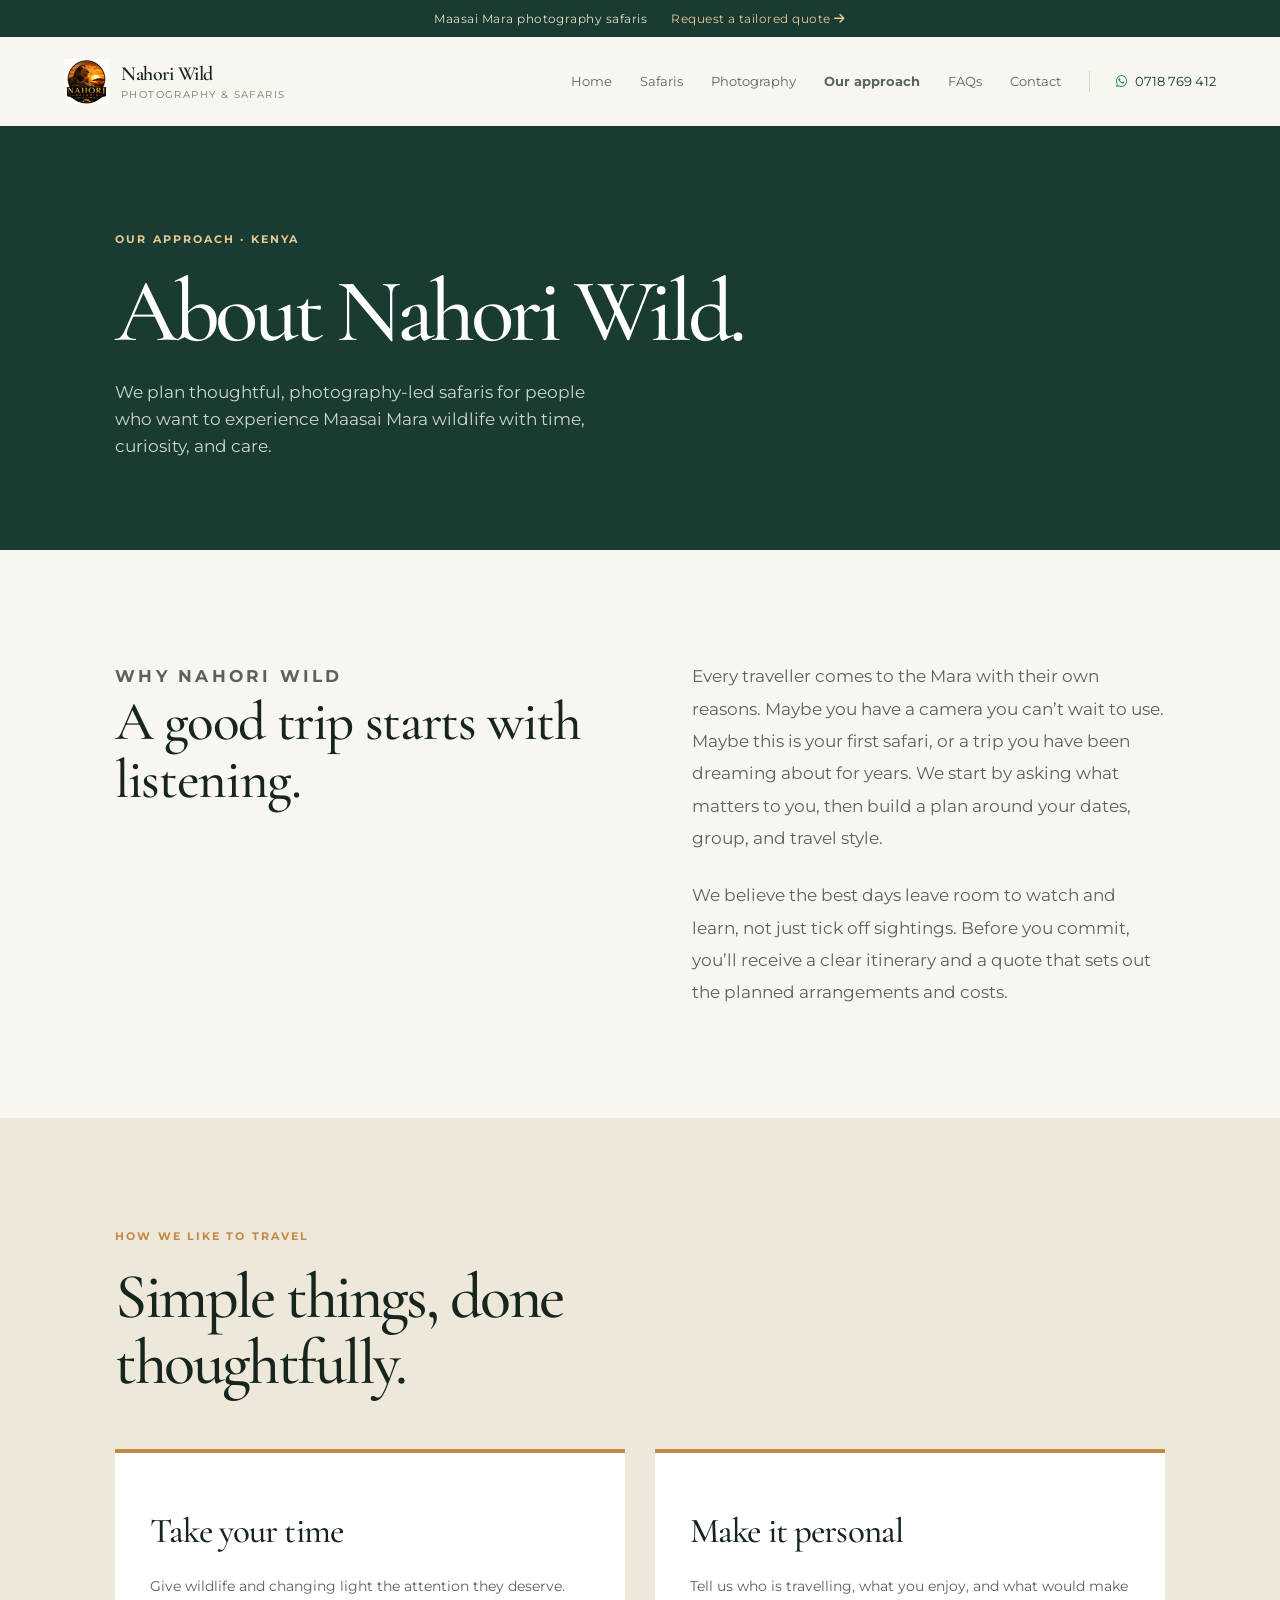
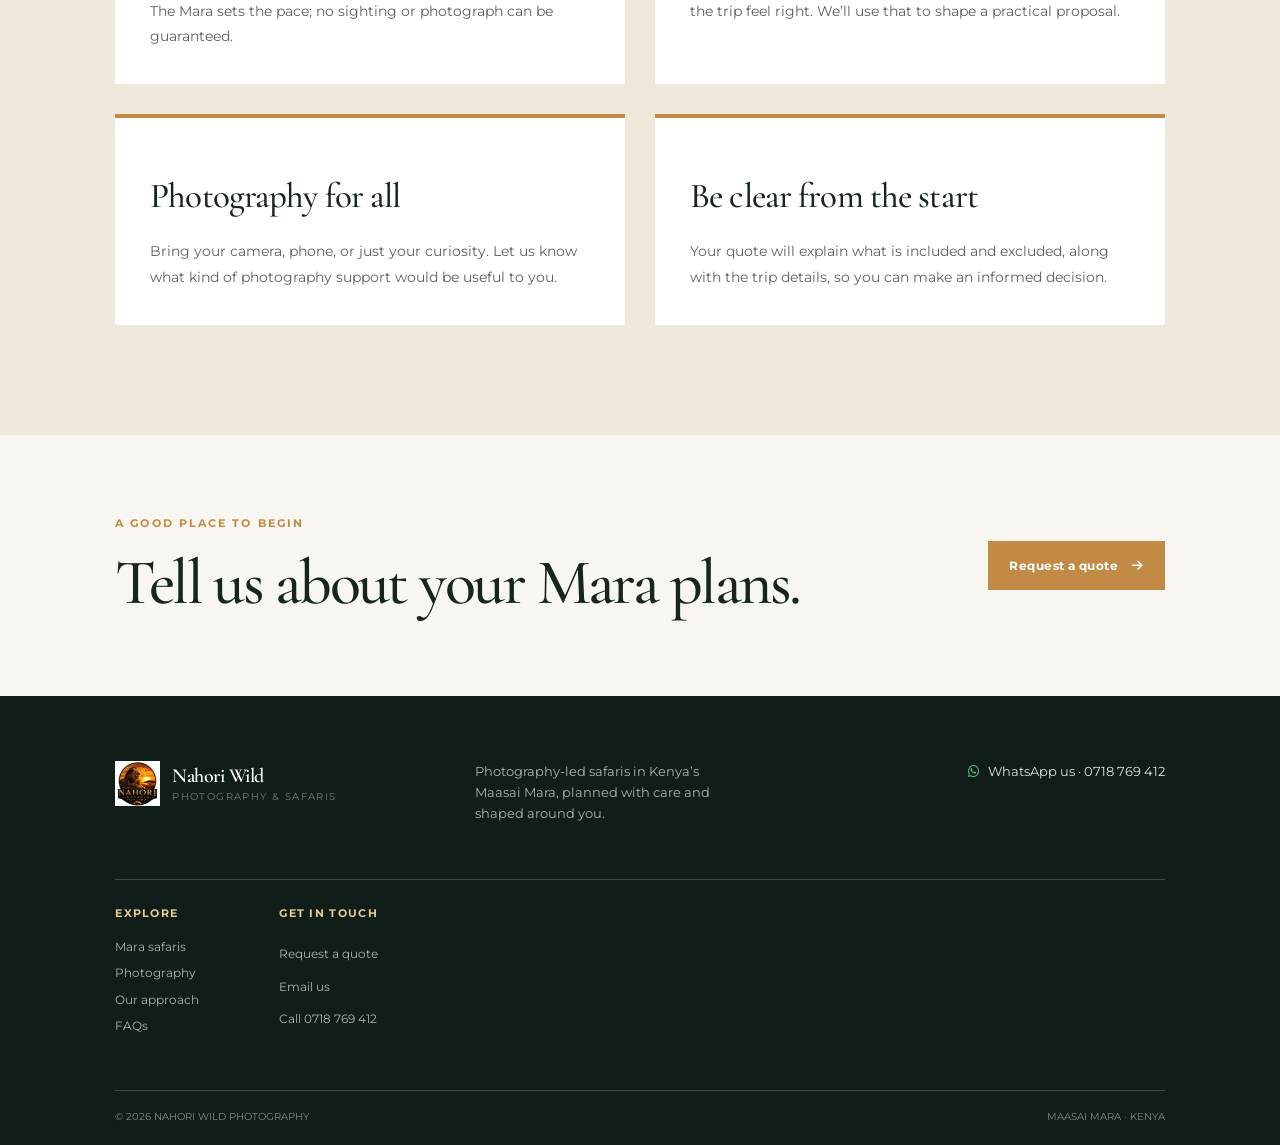
==== commit f9f8fa72: "changes" ====
--- a/about.html
+++ b/about.html
@@ -3,8 +3,20 @@
 <head>
   <meta charset="UTF-8">
   <meta name="viewport" content="width=device-width, initial-scale=1.0">
-  <meta name="description" content="Get to know Nahori Wild Photography and our thoughtful approach to Maasai Mara wildlife photography safaris.">
-  <title>Our Approach | Nahori Wild Photography</title>
+  <meta name="description" content="Meet Nahori Wild Photography and learn how we plan thoughtful, photography-led safaris in Kenya's Maasai Mara.">
+  <title>About Nahori Wild | Maasai Mara Safaris</title>
+  <link rel="canonical" href="https://www.nahoriwildphotography.com/about.html">
+  <meta property="og:type" content="website">
+  <meta property="og:site_name" content="Nahori Wild Photography">
+  <meta property="og:title" content="About Nahori Wild | Maasai Mara Safaris">
+  <meta property="og:description" content="Meet Nahori Wild Photography and learn how we plan thoughtful, photography-led safaris in Kenya's Maasai Mara.">
+  <meta property="og:url" content="https://www.nahoriwildphotography.com/about.html">
+  <meta property="og:image" content="https://www.nahoriwildphotography.com/images/hero.jpeg">
+  <meta property="og:image:alt" content="Wildlife and open country in the Maasai Mara">
+  <meta name="twitter:card" content="summary_large_image">
+  <meta name="twitter:title" content="About Nahori Wild | Maasai Mara Safaris">
+  <meta name="twitter:description" content="Meet Nahori Wild Photography and learn how we plan thoughtful, photography-led safaris in Kenya's Maasai Mara.">
+  <meta name="twitter:image" content="https://www.nahoriwildphotography.com/images/hero.jpeg">
   <link rel="preconnect" href="https://fonts.googleapis.com">
   <link rel="preconnect" href="https://fonts.gstatic.com" crossorigin>
   <link href="https://fonts.googleapis.com/css2?family=DM+Sans:wght@400;500;600;700&family=Fraunces:opsz,wght@9..144,500;600;700&display=swap" rel="stylesheet">
@@ -19,7 +31,7 @@
     <nav class="main-nav"><a href="index.html">Home</a><a href="safaris.html">Safaris</a><a href="photography.html">Photography</a><a class="active" href="about.html">Our approach</a><a href="faq.html">FAQs</a><a href="contact.html">Contact</a><a class="nav-call" href="https://wa.me/254718769412"><i class="fa-brands fa-whatsapp"></i> 0718 769 412</a></nav>
   </header>
   <main>
-    <section class="page-hero"><p class="eyebrow light">Our approach · Maasai Mara</p><h1>Photography-led.<br>People-first.</h1><p>We plan thoughtful Mara safaris for people who want to experience wildlife with time, curiosity, and care.</p></section>
+    <section class="page-hero"><p class="eyebrow light">Our approach · Kenya</p><h1>About Nahori Wild.</h1><p>We plan thoughtful, photography-led safaris for people who want to experience Maasai Mara wildlife with time, curiosity, and care.</p></section>
     <section class="section-pad"><div class="about-block"><div><p class="eyebrow">Why Nahori Wild</p><h2>A good trip starts with listening.</h2></div><div><p>Every traveller comes to the Mara with their own reasons. Maybe you have a camera you can’t wait to use. Maybe this is your first safari, or a trip you have been dreaming about for years. We start by asking what matters to you, then build a plan around your dates, group, and travel style.</p><p style="margin-top:25px">We believe the best days leave room to watch and learn, not just tick off sightings. Before you commit, you’ll receive a clear itinerary and a quote that sets out the planned arrangements and costs.</p></div></div></section>
     <section class="feature-band section-pad"><div class="section-heading"><p class="eyebrow">How we like to travel</p><h2>Simple things, done thoughtfully.</h2></div><div class="content-grid">
       <article class="content-card"><h2>Take your time</h2><p>Give wildlife and changing light the attention they deserve. The Mara sets the pace; no sighting or photograph can be guaranteed.</p></article>
